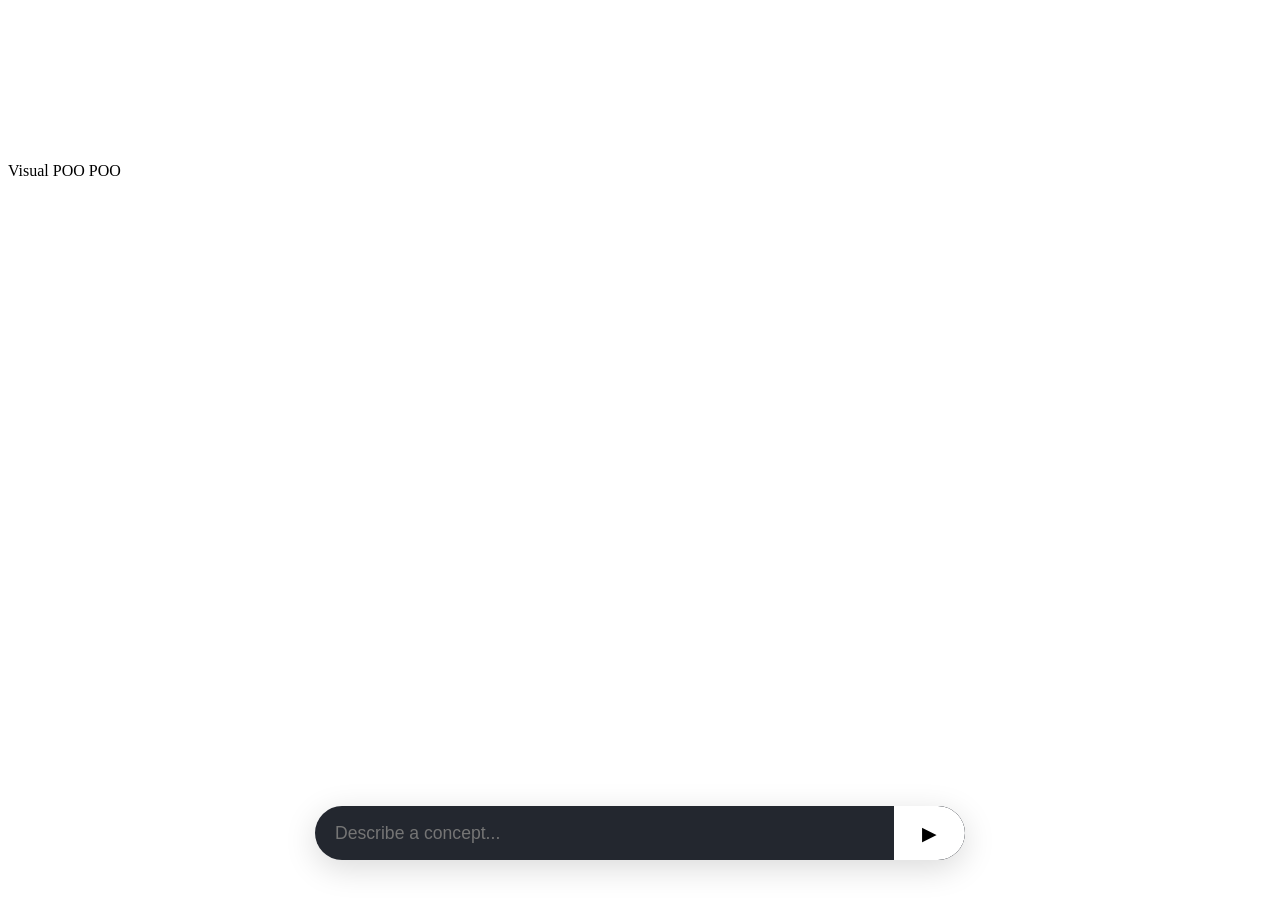
==== frontend/index.html @ 9677e7a7 "init frontend" ====
<!DOCTYPE html>
<html lang="en">
<head>
  <meta charset="UTF-8" />
  <title>Visual AI</title>
  <link rel="stylesheet" href="styles.css" />
</head>
<body>
    <video id="resultVideo" autoplay muted loop playsinline></video>
  
    <div id="logo">Visual POO POO</div> <!-- ⬅️ Your logo -->
  
    <div id="floatingBar">
      <form id="promptForm">
        <input type="text" id="promptInput" placeholder="Describe a concept..." />
        <button type="submit">▶</button>
      </form>
    </div>
  
    <script src="script.js"></script>
  </body>
  
</html>
---- frontend/styles.css ----
#floatingBar {
    position: fixed;
    bottom: 40px;
    left: 0;
    right: 0;
    margin: 0 auto;
    width: 100vw;
    height: 54px;
    display: flex;
    align-items: center;
    justify-content: center;
    padding: 0;
    background: transparent;
    z-index: 1000;
  }

#promptForm {
    display: flex;
    align-items: center;
    width: 90vw;
    max-width: 650px;
    background: #23272f;
    border-radius: 32px;
    overflow: hidden;
    box-shadow: 0 8px 32px rgba(0,0,0,0.15);
  }
  
  #promptInput {
    background: transparent;
    border: none;
    outline: none;
    flex: 1;
    height: 54px;
    padding: 0 20px;
    font-size: 1.1rem;
    color: #fff;
    box-sizing: border-box;
  }
  
  #promptInput:focus {
    box-shadow: 0 0 0 3px rgba(224,224,224,0.5);
  }
  
  #promptForm button {
    background: #fff;
    color: black;
    font-size: 1.2rem;
    padding: 0 28px;
    border: none;
    border-radius: 0 32px 32px 0;
    margin-left: 0;
    cursor: pointer;
    height: 54px;
    display: flex;
    align-items: center;
    justify-content: center;
    box-sizing: border-box;
    transition: background 0.2s;
  }

#promptForm button:hover {
    background: #e0e0e0;
  }
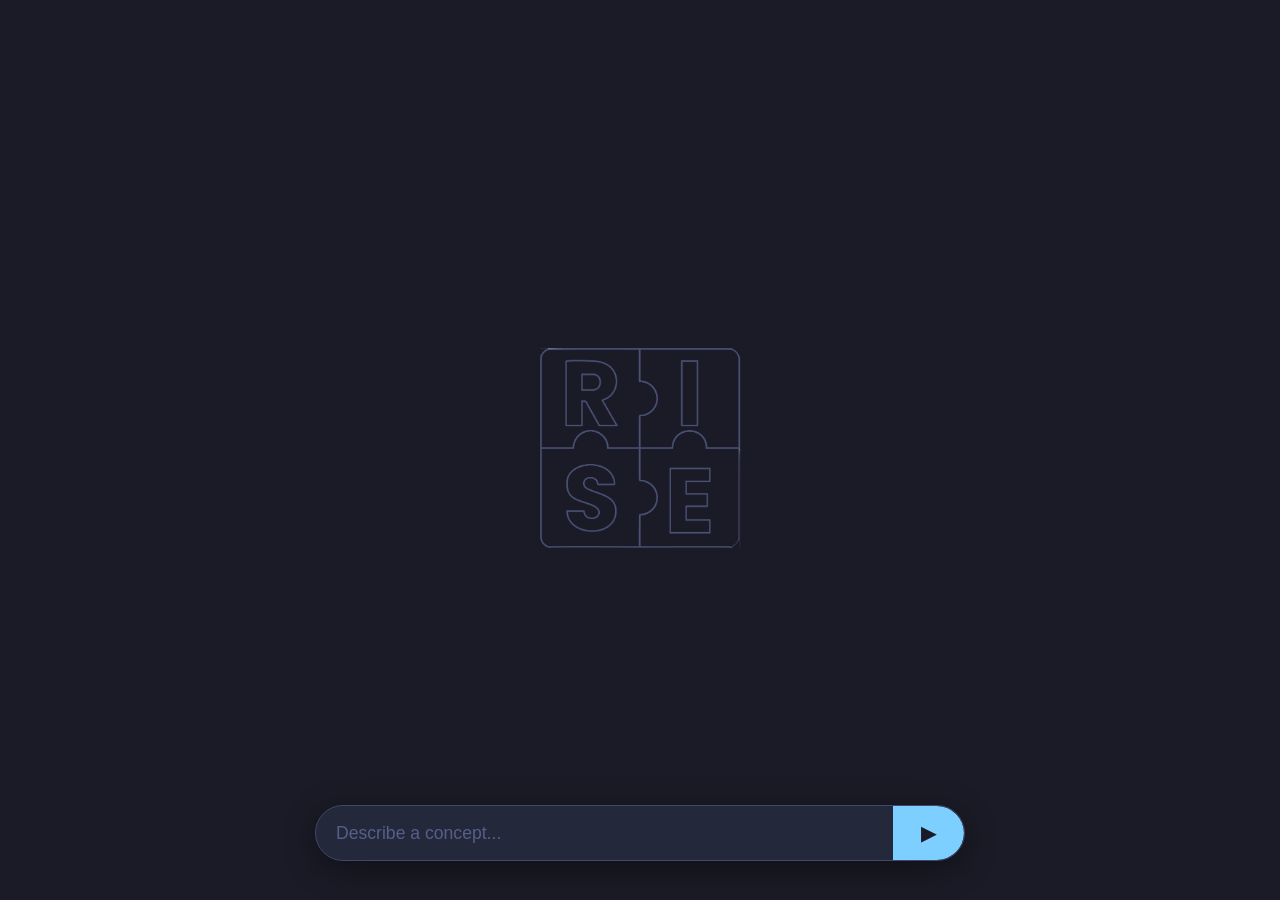
==== commit 808bc049: "ui update" ====
--- a/frontend/index.html
+++ b/frontend/index.html
@@ -7,9 +7,11 @@
 </head>
 <body>
     <video id="resultVideo" autoplay muted loop playsinline></video>
-  
-    <div id="logo">Visual POO POO</div> <!-- ⬅️ Your logo -->
-  
+    
+    <div id="logoContainer">
+      <img src="public/RISElogoOutline.png" alt="RISE Logo" id="riseLogo" />
+    </div>
+    
     <div id="floatingBar">
       <form id="promptForm">
         <input type="text" id="promptInput" placeholder="Describe a concept..." />
--- a/frontend/styles.css
+++ b/frontend/styles.css
@@ -1,3 +1,53 @@
+/* Tokyo Night Dark Mode */
+* {
+  margin: 0;
+  padding: 0;
+  box-sizing: border-box;
+}
+
+html, body {
+  background-color: #1a1b26;
+  color: #c0caf5;
+  font-family: -apple-system, BlinkMacSystemFont, 'Segoe UI', Roboto, sans-serif;
+  min-height: 100vh;
+}
+
+#resultVideo {
+  position: fixed;
+  top: 0;
+  left: 0;
+  width: 100vw;
+  height: 100vh;
+  object-fit: cover;
+  z-index: 600;
+  display: none;
+}
+
+#logoContainer {
+  position: fixed;
+  top: 50%;
+  left: 50%;
+  transform: translate(-50%, -50%);
+  z-index: 500;
+}
+
+#riseLogo {
+  max-width: 200px;
+  max-height: 200px;
+  width: auto;
+  height: auto;
+  opacity: 0.8;
+  user-select: none;
+  -webkit-user-select: none;
+  -moz-user-select: none;
+  -ms-user-select: none;
+  pointer-events: none;
+  -webkit-user-drag: none;
+  -khtml-user-drag: none;
+  -moz-user-drag: none;
+  -o-user-drag: none;
+}
+
 #floatingBar {
     position: fixed;
     bottom: 40px;
@@ -19,10 +69,30 @@
     align-items: center;
     width: 90vw;
     max-width: 650px;
-    background: #23272f;
+    background: #24283b;
+    border: 1px solid #414868;
     border-radius: 32px;
     overflow: hidden;
-    box-shadow: 0 8px 32px rgba(0,0,0,0.15);
+    box-shadow: 0 8px 32px rgba(0,0,0,0.4);
+    opacity: 0.7;
+    transition: all 0.5s ease;
+  }
+
+  #promptForm:hover,
+  #promptForm:focus-within {
+    opacity: 1;
+  }
+
+  /* When video is playing, make the prompt form even more subtle */
+  #promptForm.video-playing {
+    opacity: 0.3;
+    transform: translateY(20px);
+  }
+
+  #promptForm.video-playing:hover,
+  #promptForm.video-playing:focus-within {
+    opacity: 0.8;
+    transform: translateY(0);
   }
   
   #promptInput {
@@ -33,18 +103,23 @@
     height: 54px;
     padding: 0 20px;
     font-size: 1.1rem;
-    color: #fff;
+    color: #c0caf5;
     box-sizing: border-box;
+  }
+
+  #promptInput::placeholder {
+    color: #565f89;
   }
   
   #promptInput:focus {
-    box-shadow: 0 0 0 3px rgba(224,224,224,0.5);
+    box-shadow: 0 0 0 3px rgba(125, 207, 255, 0.3);
   }
   
   #promptForm button {
-    background: #fff;
-    color: black;
+    background: #7dcfff;
+    color: #1a1b26;
     font-size: 1.2rem;
+    font-weight: 600;
     padding: 0 28px;
     border: none;
     border-radius: 0 32px 32px 0;
@@ -55,10 +130,14 @@
     align-items: center;
     justify-content: center;
     box-sizing: border-box;
-    transition: background 0.2s;
+    transition: all 0.2s ease;
   }
 
 #promptForm button:hover {
-    background: #e0e0e0;
+    background: #89dceb;
+    transform: translateY(-1px);
   }
-  +
+#promptForm button:active {
+    transform: translateY(0);
+  }
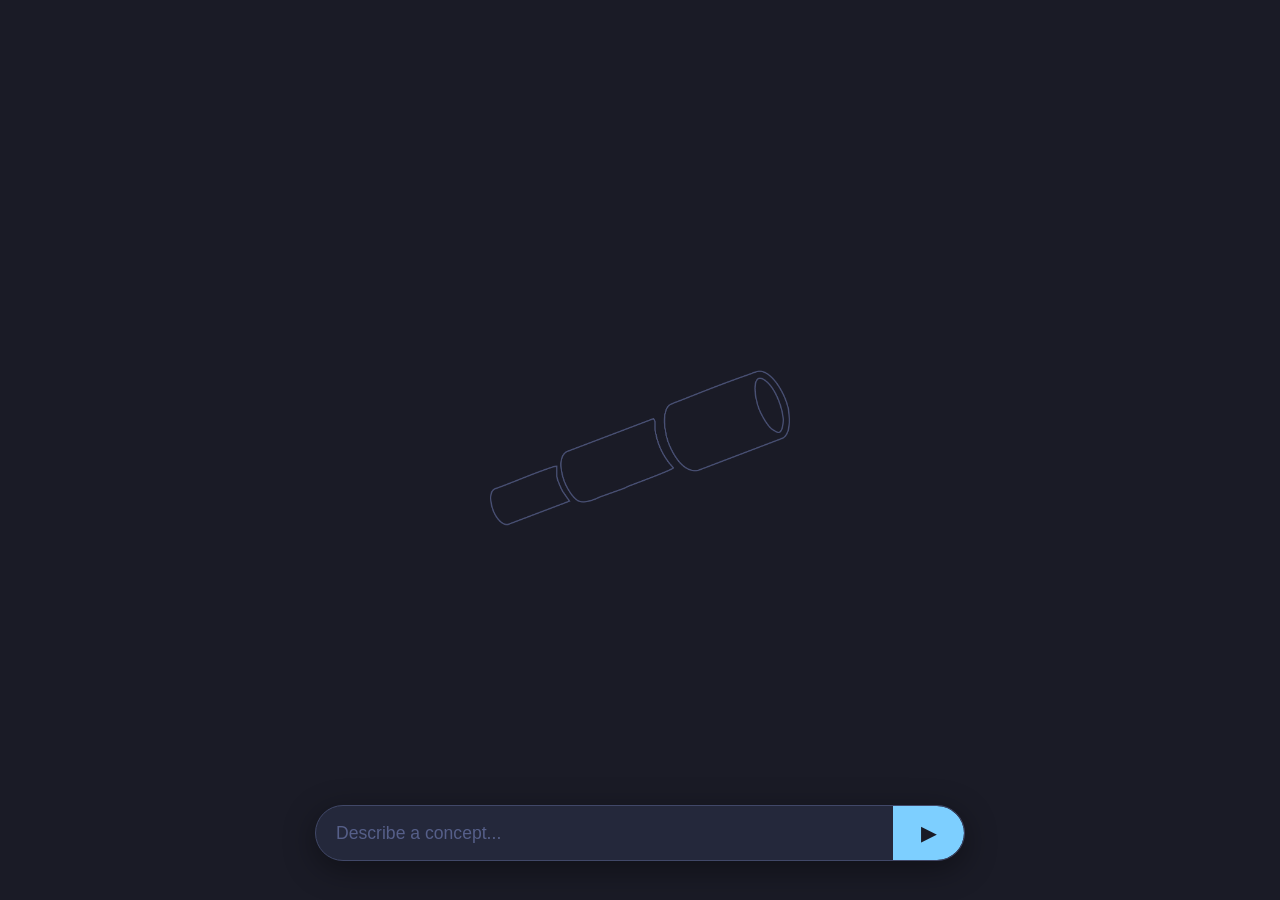
==== commit 3d40132b: "NEW LOGO" ====
--- a/frontend/index.html
+++ b/frontend/index.html
@@ -9,7 +9,7 @@
     <video id="resultVideo" autoplay muted loop playsinline></video>
     
     <div id="logoContainer">
-      <img src="public/RISElogoOutline.png" alt="RISE Logo" id="riseLogo" />
+      <img src="public/opticsLogo1.png" alt="RISE Logo" id="riseLogo" />
     </div>
     
     <div id="floatingBar">
--- a/frontend/styles.css
+++ b/frontend/styles.css
@@ -32,8 +32,8 @@
 }
 
 #riseLogo {
-  max-width: 200px;
-  max-height: 200px;
+  max-width: 300px;
+  max-height: 300px;
   width: auto;
   height: auto;
   opacity: 0.8;
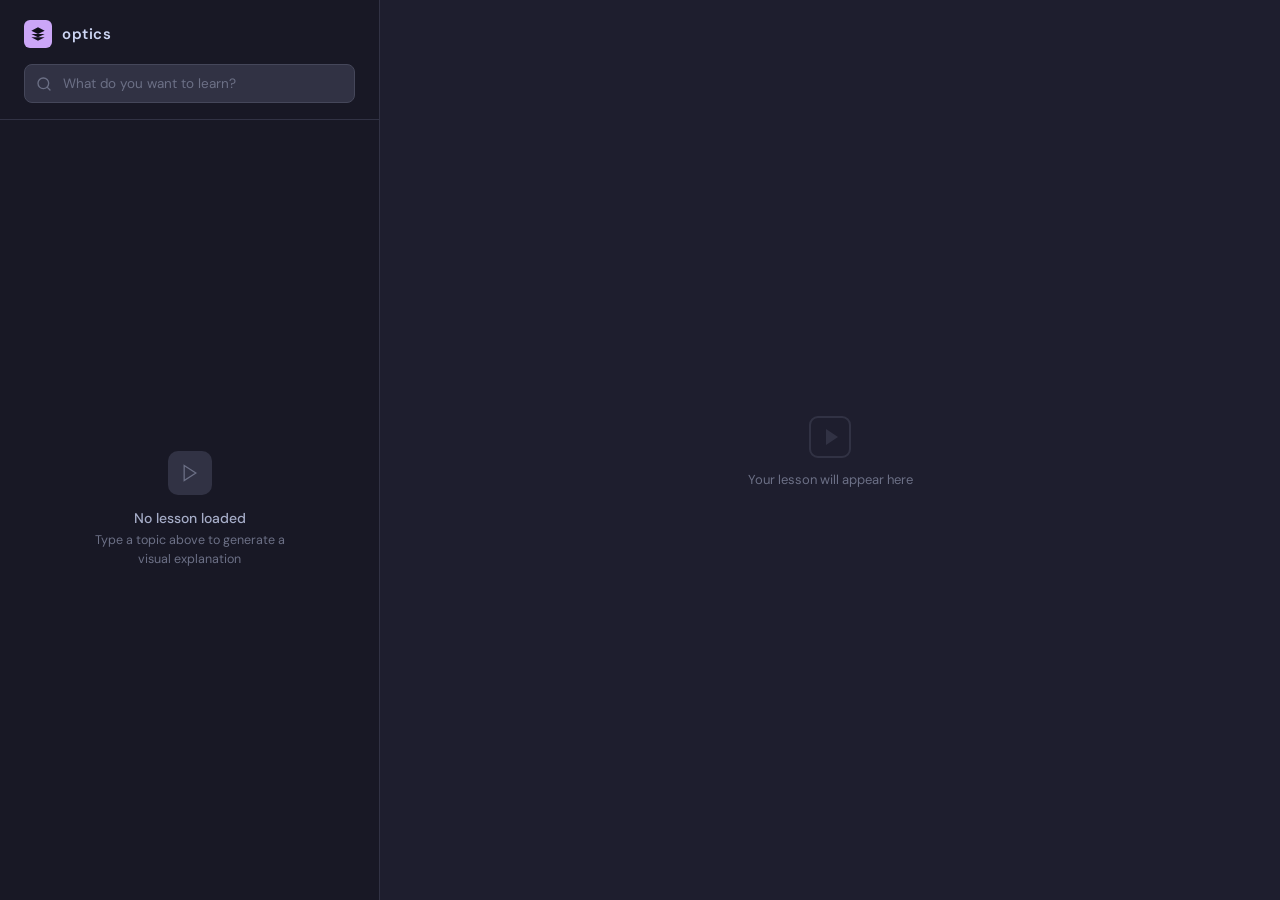
==== commit 16074c7c: "cors" ====
--- a/frontend/index.html
+++ b/frontend/index.html
@@ -2,24 +2,564 @@
 <html lang="en">
 <head>
   <meta charset="UTF-8" />
-  <title>Visual AI</title>
-  <link rel="stylesheet" href="styles.css" />
+  <meta name="viewport" content="width=device-width, initial-scale=1.0" />
+  <title>Optics</title>
+  <link rel="preconnect" href="https://fonts.googleapis.com" />
+  <link rel="preconnect" href="https://fonts.gstatic.com" crossorigin />
+  <link href="https://fonts.googleapis.com/css2?family=DM+Sans:ital,wght@0,300;0,400;0,500;0,600;0,700&family=JetBrains+Mono:wght@400;500&display=swap" rel="stylesheet" />
+  <style>
+    :root {
+      /* Catppuccin Mocha */
+      --rosewater: #f5e0dc;
+      --flamingo: #f2cdcd;
+      --pink: #f5c2e7;
+      --mauve: #cba6f7;
+      --red: #f38ba8;
+      --maroon: #eba0ac;
+      --peach: #fab387;
+      --yellow: #f9e2af;
+      --green: #a6e3a1;
+      --teal: #94e2d5;
+      --sky: #89dceb;
+      --sapphire: #74c7ec;
+      --blue: #89b4fa;
+      --lavender: #b4befe;
+      --text: #cdd6f4;
+      --subtext1: #bac2de;
+      --subtext0: #a6adc8;
+      --overlay2: #9399b2;
+      --overlay1: #7f849c;
+      --overlay0: #6c7086;
+      --surface2: #585b70;
+      --surface1: #45475a;
+      --surface0: #313244;
+      --base: #1e1e2e;
+      --mantle: #181825;
+      --crust: #11111b;
+    }
+
+    * { margin: 0; padding: 0; box-sizing: border-box; }
+
+    body {
+      font-family: 'DM Sans', sans-serif;
+      background: var(--base);
+      color: var(--text);
+      height: 100vh;
+      overflow: hidden;
+      display: flex;
+    }
+
+    .sidebar {
+      width: 380px;
+      min-width: 380px;
+      height: 100vh;
+      background: var(--mantle);
+      border-right: 1px solid var(--surface0);
+      display: flex;
+      flex-direction: column;
+      overflow: hidden;
+    }
+
+    .sidebar-header {
+      padding: 20px 24px 16px;
+      border-bottom: 1px solid var(--surface0);
+    }
+
+    .logo-row {
+      display: flex;
+      align-items: center;
+      gap: 10px;
+      margin-bottom: 16px;
+    }
+
+    .logo-mark {
+      width: 28px;
+      height: 28px;
+      border-radius: 6px;
+      background: var(--mauve);
+      display: flex;
+      align-items: center;
+      justify-content: center;
+    }
+
+    .logo-mark svg {
+      width: 16px;
+      height: 16px;
+      fill: var(--crust);
+    }
+
+    .logo-text {
+      font-size: 15px;
+      font-weight: 600;
+      letter-spacing: 0.5px;
+      color: var(--text);
+    }
+
+    .search-box {
+      position: relative;
+    }
+
+    .search-box input {
+      width: 100%;
+      padding: 10px 14px 10px 38px;
+      background: var(--surface0);
+      border: 1px solid var(--surface1);
+      border-radius: 8px;
+      color: var(--text);
+      font-family: 'DM Sans', sans-serif;
+      font-size: 13.5px;
+      outline: none;
+      transition: border-color 0.15s;
+    }
+
+    .search-box input::placeholder {
+      color: var(--overlay0);
+    }
+
+    .search-box input:focus {
+      border-color: var(--mauve);
+    }
+
+    .search-icon {
+      position: absolute;
+      left: 12px;
+      top: 50%;
+      transform: translateY(-50%);
+      width: 16px;
+      height: 16px;
+      color: var(--overlay0);
+    }
+
+    .search-submit {
+      position: absolute;
+      right: 6px;
+      top: 50%;
+      transform: translateY(-50%);
+      background: var(--mauve);
+      border: none;
+      border-radius: 6px;
+      width: 30px;
+      height: 30px;
+      display: flex;
+      align-items: center;
+      justify-content: center;
+      cursor: pointer;
+      opacity: 0;
+      transition: opacity 0.15s;
+    }
+
+    .search-box input:not(:placeholder-shown) ~ .search-submit {
+      opacity: 1;
+    }
+
+    .search-submit:hover {
+      background: var(--lavender);
+    }
+
+    .search-submit svg {
+      width: 14px;
+      height: 14px;
+      fill: var(--crust);
+    }
+
+    .steps-container {
+      flex: 1;
+      overflow-y: auto;
+      padding: 8px;
+      scrollbar-width: thin;
+      scrollbar-color: var(--surface1) transparent;
+    }
+
+    .steps-container::-webkit-scrollbar { width: 4px; }
+    .steps-container::-webkit-scrollbar-track { background: transparent; }
+    .steps-container::-webkit-scrollbar-thumb { background: var(--surface1); border-radius: 4px; }
+
+    .empty-state {
+      display: flex;
+      flex-direction: column;
+      align-items: center;
+      justify-content: center;
+      height: 100%;
+      text-align: center;
+      padding: 40px 24px;
+    }
+
+    .empty-icon {
+      width: 44px;
+      height: 44px;
+      border-radius: 10px;
+      background: var(--surface0);
+      display: flex;
+      align-items: center;
+      justify-content: center;
+      margin-bottom: 14px;
+    }
+
+    .empty-icon svg {
+      width: 20px;
+      height: 20px;
+      color: var(--overlay0);
+    }
+
+    .empty-state h3 {
+      font-size: 14px;
+      font-weight: 500;
+      color: var(--subtext0);
+      margin-bottom: 4px;
+    }
+
+    .empty-state p {
+      font-size: 12.5px;
+      color: var(--overlay0);
+      line-height: 1.5;
+      max-width: 220px;
+    }
+
+    .topic-label {
+      padding: 10px 14px 6px;
+      font-size: 11px;
+      font-weight: 600;
+      letter-spacing: 0.8px;
+      text-transform: uppercase;
+      color: var(--overlay0);
+    }
+
+    .step-card {
+      padding: 12px 14px;
+      margin-bottom: 2px;
+      border-radius: 8px;
+      border-left: 2px solid transparent;
+      cursor: pointer;
+      transition: background 0.15s, border-color 0.15s;
+    }
+
+    .step-card:hover {
+      background: var(--surface0);
+    }
+
+    .step-card.active {
+      background: var(--surface0);
+      border-left-color: var(--mauve);
+    }
+
+    .step-card.active .step-indicator {
+      background: var(--mauve);
+      color: var(--crust);
+      border-color: var(--mauve);
+    }
+
+    .step-top {
+      display: flex;
+      align-items: center;
+      gap: 10px;
+      margin-bottom: 6px;
+    }
+
+    .step-indicator {
+      width: 22px;
+      height: 22px;
+      border-radius: 5px;
+      border: 1px solid var(--surface2);
+      background: var(--surface0);
+      display: flex;
+      align-items: center;
+      justify-content: center;
+      font-size: 11px;
+      font-weight: 600;
+      font-family: 'JetBrains Mono', monospace;
+      color: var(--subtext0);
+      flex-shrink: 0;
+      transition: all 0.15s;
+    }
+
+    .step-timestamp {
+      font-family: 'JetBrains Mono', monospace;
+      font-size: 11px;
+      color: var(--overlay0);
+      margin-left: auto;
+    }
+
+    .step-card.active .step-timestamp {
+      color: var(--mauve);
+    }
+
+    .step-explanation {
+      font-size: 13px;
+      line-height: 1.5;
+      color: var(--subtext0);
+      padding-left: 32px;
+    }
+
+    .step-card.active .step-explanation {
+      color: var(--text);
+    }
+
+    .loading-container {
+      display: flex;
+      flex-direction: column;
+      align-items: center;
+      justify-content: center;
+      height: 100%;
+      gap: 14px;
+    }
+
+    .loader {
+      width: 28px;
+      height: 28px;
+      border: 2px solid var(--surface2);
+      border-top-color: var(--mauve);
+      border-radius: 50%;
+      animation: spin 0.7s linear infinite;
+    }
+
+    @keyframes spin { to { transform: rotate(360deg); } }
+
+    .loading-text {
+      font-size: 13px;
+      color: var(--overlay0);
+    }
+
+    .main-content {
+      flex: 1;
+      display: flex;
+      align-items: center;
+      justify-content: center;
+      background: var(--base);
+      position: relative;
+      overflow: hidden;
+    }
+
+    .video-wrapper {
+      width: 100%;
+      height: 100%;
+      display: flex;
+      align-items: center;
+      justify-content: center;
+      padding: 32px;
+    }
+
+    .video-wrapper video {
+      max-width: 100%;
+      max-height: 100%;
+      border-radius: 8px;
+      background: var(--crust);
+    }
+
+    .video-placeholder {
+      display: flex;
+      flex-direction: column;
+      align-items: center;
+      justify-content: center;
+      gap: 10px;
+      color: var(--overlay0);
+    }
+
+    .video-placeholder svg {
+      width: 48px;
+      height: 48px;
+      opacity: 0.25;
+    }
+
+    .video-placeholder span {
+      font-size: 13px;
+    }
+
+    .progress-bar {
+      position: absolute;
+      bottom: 0;
+      left: 0;
+      right: 0;
+      height: 2px;
+      background: var(--surface0);
+    }
+
+    .progress-fill {
+      height: 100%;
+      background: var(--mauve);
+      width: 0%;
+      transition: width 0.3s linear;
+    }
+  </style>
 </head>
 <body>
-    <video id="resultVideo" autoplay muted loop playsinline></video>
-    
-    <div id="logoContainer">
-      <img src="public/opticsLogo1.png" alt="RISE Logo" id="riseLogo" />
-    </div>
-    
-    <div id="floatingBar">
-      <form id="promptForm">
-        <input type="text" id="promptInput" placeholder="Describe a concept..." />
-        <button type="submit">▶</button>
+
+  <aside class="sidebar">
+    <div class="sidebar-header">
+      <div class="logo-row">
+        <div class="logo-mark">
+          <svg viewBox="0 0 24 24"><path d="M12 2L2 7l10 5 10-5-10-5zM2 17l10 5 10-5M2 12l10 5 10-5"/></svg>
+        </div>
+        <span class="logo-text">optics</span>
+      </div>
+      <form class="search-box" id="promptForm">
+        <svg class="search-icon" viewBox="0 0 24 24" fill="none" stroke="currentColor" stroke-width="2" stroke-linecap="round"><circle cx="11" cy="11" r="8"/><line x1="21" y1="21" x2="16.65" y2="16.65"/></svg>
+        <input type="text" id="promptInput" placeholder="What do you want to learn?" autocomplete="off" />
+        <button type="submit" class="search-submit">
+          <svg viewBox="0 0 24 24"><path d="M5 12h14M12 5l7 7-7 7"/></svg>
+        </button>
       </form>
     </div>
-  
-    <script src="script.js"></script>
-  </body>
-  
-</html>
+
+    <div class="steps-container" id="stepsContainer">
+      <div class="empty-state" id="emptyState">
+        <div class="empty-icon">
+          <svg viewBox="0 0 24 24" fill="none" stroke="currentColor" stroke-width="1.5" stroke-linecap="round"><polygon points="5 3 19 12 5 21 5 3"/></svg>
+        </div>
+        <h3>No lesson loaded</h3>
+        <p>Type a topic above to generate a visual explanation</p>
+      </div>
+    </div>
+  </aside>
+
+  <main class="main-content">
+    <div class="video-wrapper" id="videoWrapper">
+      <div class="video-placeholder" id="videoPlaceholder">
+        <svg viewBox="0 0 24 24" fill="none" stroke="currentColor" stroke-width="1" stroke-linecap="round"><rect x="2" y="2" width="20" height="20" rx="4"/><polygon points="10 8 16 12 10 16 10 8" fill="currentColor" stroke="none"/></svg>
+        <span>Your lesson will appear here</span>
+      </div>
+    </div>
+    <div class="progress-bar" id="progressBar" style="display:none">
+      <div class="progress-fill" id="progressFill"></div>
+    </div>
+  </main>
+
+  <script>
+    const API_URL = 'https://project-optics.onrender.com';
+
+    const promptForm = document.getElementById('promptForm');
+    const promptInput = document.getElementById('promptInput');
+    const stepsContainer = document.getElementById('stepsContainer');
+    const videoWrapper = document.getElementById('videoWrapper');
+    const videoPlaceholder = document.getElementById('videoPlaceholder');
+    const progressBar = document.getElementById('progressBar');
+    const progressFill = document.getElementById('progressFill');
+
+    let videoEl = null;
+    let segments = [];
+    let activeStep = -1;
+
+    promptForm.addEventListener('submit', async (e) => {
+      e.preventDefault();
+      const topic = promptInput.value.trim();
+      if (!topic) return;
+
+      showLoading();
+
+      try {
+        const res = await fetch(`${API_URL}/lesson`, {
+          method: 'POST',
+          headers: { 'Content-Type': 'application/json' },
+          body: JSON.stringify({ topic }),
+        });
+        const data = await res.json();
+
+        if (data.error) {
+          showError(data.error);
+          return;
+        }
+
+        segments = data.segments;
+        renderSteps(data.topic, data.segments);
+        loadVideo(data.video_url);
+      } catch (err) {
+        showError('Something went wrong. Try again.');
+        console.error(err);
+      }
+    });
+
+    function showLoading() {
+      stepsContainer.innerHTML = `
+        <div class="loading-container">
+          <div class="loader"></div>
+          <span class="loading-text">Generating lesson...</span>
+        </div>
+      `;
+      videoPlaceholder.querySelector('span').textContent = 'Rendering animation...';
+    }
+
+    function showError(msg) {
+      stepsContainer.innerHTML = `
+        <div class="empty-state">
+          <div class="empty-icon">
+            <svg viewBox="0 0 24 24" fill="none" stroke="currentColor" stroke-width="1.5" stroke-linecap="round"><circle cx="12" cy="12" r="10"/><line x1="15" y1="9" x2="9" y2="15"/><line x1="9" y1="9" x2="15" y2="15"/></svg>
+          </div>
+          <h3>Error</h3>
+          <p>${msg}</p>
+        </div>
+      `;
+    }
+
+    function renderSteps(topic, steps) {
+      let html = `<div class="topic-label">${topic}</div>`;
+
+      steps.forEach((step, i) => {
+        const startMin = Math.floor(step.start_time_seconds / 60);
+        const startSec = String(step.start_time_seconds % 60).padStart(2, '0');
+        const timestamp = `${startMin}:${startSec}`;
+
+        html += `
+          <div class="step-card${i === 0 ? ' active' : ''}" data-index="${i}" onclick="seekToStep(${i})">
+            <div class="step-top">
+              <div class="step-indicator">${step.step_number}</div>
+              <span class="step-timestamp">${timestamp}</span>
+            </div>
+            <div class="step-explanation">${step.explanation}</div>
+          </div>
+        `;
+      });
+
+      stepsContainer.innerHTML = html;
+      activeStep = 0;
+    }
+
+    function loadVideo(url) {
+      videoPlaceholder.style.display = 'none';
+
+      if (videoEl) videoEl.remove();
+
+      videoEl = document.createElement('video');
+      videoEl.src = url;
+      videoEl.controls = true;
+      videoEl.autoplay = true;
+      videoEl.playsInline = true;
+      videoWrapper.appendChild(videoEl);
+
+      progressBar.style.display = 'block';
+
+      videoEl.addEventListener('timeupdate', () => {
+        const t = videoEl.currentTime;
+        const dur = videoEl.duration || 1;
+        progressFill.style.width = `${(t / dur) * 100}%`;
+
+        for (let i = segments.length - 1; i >= 0; i--) {
+          if (t >= segments[i].start_time_seconds) {
+            if (activeStep !== i) {
+              setActiveStep(i);
+            }
+            break;
+          }
+        }
+      });
+    }
+
+    function seekToStep(index) {
+      if (!videoEl || !segments[index]) return;
+      videoEl.currentTime = segments[index].start_time_seconds;
+      videoEl.play();
+      setActiveStep(index);
+    }
+
+    function setActiveStep(index) {
+      activeStep = index;
+      document.querySelectorAll('.step-card').forEach((card, i) => {
+        card.classList.toggle('active', i === index);
+      });
+
+      const activeCard = document.querySelector(`.step-card[data-index="${index}"]`);
+      if (activeCard) {
+        activeCard.scrollIntoView({ behavior: 'smooth', block: 'nearest' });
+      }
+    }
+  </script>
+</body>
+</html>
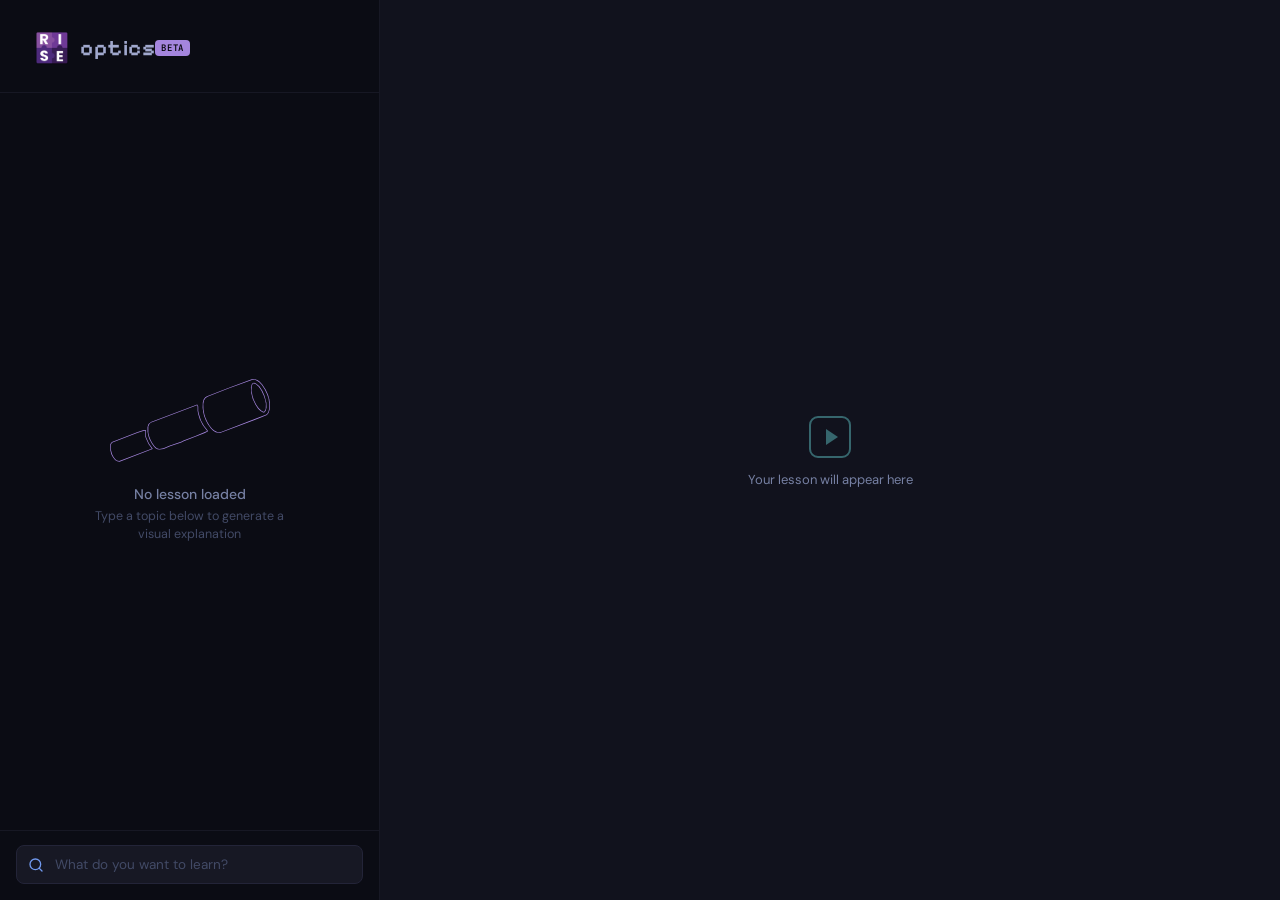
==== commit 47c815eb: "front end fixes" ====
--- a/frontend/index.html
+++ b/frontend/index.html
@@ -1,565 +1,99 @@
-<!DOCTYPE html>
+<!doctype html>
 <html lang="en">
-<head>
-  <meta charset="UTF-8" />
-  <meta name="viewport" content="width=device-width, initial-scale=1.0" />
-  <title>Optics</title>
-  <link rel="preconnect" href="https://fonts.googleapis.com" />
-  <link rel="preconnect" href="https://fonts.gstatic.com" crossorigin />
-  <link href="https://fonts.googleapis.com/css2?family=DM+Sans:ital,wght@0,300;0,400;0,500;0,600;0,700&family=JetBrains+Mono:wght@400;500&display=swap" rel="stylesheet" />
-  <style>
-    :root {
-      /* Catppuccin Mocha */
-      --rosewater: #f5e0dc;
-      --flamingo: #f2cdcd;
-      --pink: #f5c2e7;
-      --mauve: #cba6f7;
-      --red: #f38ba8;
-      --maroon: #eba0ac;
-      --peach: #fab387;
-      --yellow: #f9e2af;
-      --green: #a6e3a1;
-      --teal: #94e2d5;
-      --sky: #89dceb;
-      --sapphire: #74c7ec;
-      --blue: #89b4fa;
-      --lavender: #b4befe;
-      --text: #cdd6f4;
-      --subtext1: #bac2de;
-      --subtext0: #a6adc8;
-      --overlay2: #9399b2;
-      --overlay1: #7f849c;
-      --overlay0: #6c7086;
-      --surface2: #585b70;
-      --surface1: #45475a;
-      --surface0: #313244;
-      --base: #1e1e2e;
-      --mantle: #181825;
-      --crust: #11111b;
-    }
+    <head>
+        <meta charset="UTF-8" />
+        <meta name="viewport" content="width=device-width, initial-scale=1.0" />
+        <title>Optics</title>
+        <link rel="preconnect" href="https://fonts.googleapis.com" />
+        <link rel="preconnect" href="https://fonts.gstatic.com" crossorigin />
+        <link
+            href="https://fonts.googleapis.com/css2?family=DM+Sans:ital,wght@0,300;0,400;0,500;0,600;0,700&family=JetBrains+Mono:wght@400;500&family=Pixelify+Sans:wght@400..700&display=swap"
+            rel="stylesheet"
+        />
+        <link rel="stylesheet" href="styles.css" />
+        <script src="script.js" defer></script>
+    </head>
+    <body>
+        <aside class="sidebar">
+            <div class="sidebar-header">
+                <div class="logo-row">
+                    <img src="public/Sticker.svg" alt="RISE" class="logo-img" />
+                    <span class="logo-text">optics</span>
+                    <span class="beta-tag">BETA</span>
+                </div>
+            </div>
 
-    * { margin: 0; padding: 0; box-sizing: border-box; }
+            <div class="steps-container" id="stepsContainer">
+                <div class="empty-state" id="emptyState">
+                    <div class="empty-logo">
+                        <svg
+                            xmlns="http://www.w3.org/2000/svg"
+                            viewBox="0 0 981 508"
+                            fill="none"
+                        >
+                            <path
+                                d="M 220 312 L 207 313 L 166 327 L 12 387 L 5 394 L 1 403 L 0 429 L 8 461 L 16 477 L 26 491 L 33 498 L 44 505 L 59 507 L 261 430 L 261 426 L 239 396 L 223 360 L 220 350 Z M 216 317 L 216 351 L 220 364 L 236 399 L 255 425 L 255 428 L 57 503 L 48 502 L 40 498 L 31 490 L 21 477 L 13 462 L 4 429 L 5 404 L 9 396 L 15 390 L 170 330 L 208 317 Z M 535 156 L 251 263 L 238 274 L 234 281 L 230 296 L 230 323 L 236 352 L 242 369 L 256 396 L 269 414 L 279 424 L 291 431 L 303 433 L 329 429 L 368 413 L 437 389 L 452 381 L 582 331 L 601 320 L 598 314 L 576 287 L 558 254 L 545 215 L 541 194 L 541 168 Z M 533 161 L 537 169 L 537 194 L 541 216 L 551 248 L 569 284 L 596 319 L 524 350 L 451 377 L 436 385 L 364 410 L 328 425 L 305 429 L 295 428 L 285 423 L 273 412 L 258 391 L 247 370 L 240 351 L 235 329 L 235 291 L 241 277 L 249 269 Z M 877 24 L 870 30 L 864 49 L 866 86 L 875 122 L 892 158 L 908 182 L 921 195 L 939 205 L 946 205 L 955 195 L 960 175 L 959 145 L 947 101 L 934 72 L 916 45 L 895 27 L 884 23 Z M 878 28 L 883 27 L 895 32 L 912 47 L 928 70 L 943 102 L 951 127 L 956 152 L 955 181 L 953 189 L 945 201 L 940 201 L 929 195 L 912 180 L 897 158 L 881 126 L 873 100 L 868 70 L 869 44 L 873 33 Z M 917 16 L 906 8 L 890 1 L 869 2 L 717 58 L 595 106 L 584 112 L 574 126 L 569 144 L 568 176 L 571 201 L 577 227 L 587 253 L 600 278 L 619 304 L 633 317 L 648 326 L 662 330 L 678 330 L 929 235 L 962 221 L 972 209 L 979 187 L 980 147 L 977 124 L 969 97 L 955 66 L 934 34 Z M 915 20 L 931 37 L 949 64 L 963 93 L 972 120 L 976 148 L 975 186 L 971 201 L 965 212 L 959 218 L 681 325 L 662 326 L 654 324 L 639 316 L 626 305 L 611 287 L 597 264 L 584 235 L 578 215 L 573 186 L 572 154 L 577 130 L 586 116 L 601 108 L 726 59 L 870 6 L 889 5 L 901 10 Z"
+                                fill="currentColor"
+                                fill-rule="evenodd"
+                            />
+                        </svg>
+                    </div>
+                    <h3>No lesson loaded</h3>
+                    <p>Type a topic below to generate a visual explanation</p>
+                </div>
+            </div>
 
-    body {
-      font-family: 'DM Sans', sans-serif;
-      background: var(--base);
-      color: var(--text);
-      height: 100vh;
-      overflow: hidden;
-      display: flex;
-    }
+            <div class="sidebar-footer">
+                <form class="search-box" id="promptForm">
+                    <svg
+                        class="search-icon"
+                        viewBox="0 0 24 24"
+                        fill="none"
+                        stroke="currentColor"
+                        stroke-width="2"
+                        stroke-linecap="round"
+                    >
+                        <circle cx="11" cy="11" r="8" />
+                        <line x1="21" y1="21" x2="16.65" y2="16.65" />
+                    </svg>
+                    <input
+                        type="text"
+                        id="promptInput"
+                        placeholder="What do you want to learn?"
+                        autocomplete="off"
+                    />
+                    <button type="submit" class="search-submit">
+                        <svg viewBox="0 0 24 24">
+                            <path d="M5 12h14M12 5l7 7-7 7" />
+                        </svg>
+                    </button>
+                </form>
+            </div>
+        </aside>
 
-    .sidebar {
-      width: 380px;
-      min-width: 380px;
-      height: 100vh;
-      background: var(--mantle);
-      border-right: 1px solid var(--surface0);
-      display: flex;
-      flex-direction: column;
-      overflow: hidden;
-    }
-
-    .sidebar-header {
-      padding: 20px 24px 16px;
-      border-bottom: 1px solid var(--surface0);
-    }
-
-    .logo-row {
-      display: flex;
-      align-items: center;
-      gap: 10px;
-      margin-bottom: 16px;
-    }
-
-    .logo-mark {
-      width: 28px;
-      height: 28px;
-      border-radius: 6px;
-      background: var(--mauve);
-      display: flex;
-      align-items: center;
-      justify-content: center;
-    }
-
-    .logo-mark svg {
-      width: 16px;
-      height: 16px;
-      fill: var(--crust);
-    }
-
-    .logo-text {
-      font-size: 15px;
-      font-weight: 600;
-      letter-spacing: 0.5px;
-      color: var(--text);
-    }
-
-    .search-box {
-      position: relative;
-    }
-
-    .search-box input {
-      width: 100%;
-      padding: 10px 14px 10px 38px;
-      background: var(--surface0);
-      border: 1px solid var(--surface1);
-      border-radius: 8px;
-      color: var(--text);
-      font-family: 'DM Sans', sans-serif;
-      font-size: 13.5px;
-      outline: none;
-      transition: border-color 0.15s;
-    }
-
-    .search-box input::placeholder {
-      color: var(--overlay0);
-    }
-
-    .search-box input:focus {
-      border-color: var(--mauve);
-    }
-
-    .search-icon {
-      position: absolute;
-      left: 12px;
-      top: 50%;
-      transform: translateY(-50%);
-      width: 16px;
-      height: 16px;
-      color: var(--overlay0);
-    }
-
-    .search-submit {
-      position: absolute;
-      right: 6px;
-      top: 50%;
-      transform: translateY(-50%);
-      background: var(--mauve);
-      border: none;
-      border-radius: 6px;
-      width: 30px;
-      height: 30px;
-      display: flex;
-      align-items: center;
-      justify-content: center;
-      cursor: pointer;
-      opacity: 0;
-      transition: opacity 0.15s;
-    }
-
-    .search-box input:not(:placeholder-shown) ~ .search-submit {
-      opacity: 1;
-    }
-
-    .search-submit:hover {
-      background: var(--lavender);
-    }
-
-    .search-submit svg {
-      width: 14px;
-      height: 14px;
-      fill: var(--crust);
-    }
-
-    .steps-container {
-      flex: 1;
-      overflow-y: auto;
-      padding: 8px;
-      scrollbar-width: thin;
-      scrollbar-color: var(--surface1) transparent;
-    }
-
-    .steps-container::-webkit-scrollbar { width: 4px; }
-    .steps-container::-webkit-scrollbar-track { background: transparent; }
-    .steps-container::-webkit-scrollbar-thumb { background: var(--surface1); border-radius: 4px; }
-
-    .empty-state {
-      display: flex;
-      flex-direction: column;
-      align-items: center;
-      justify-content: center;
-      height: 100%;
-      text-align: center;
-      padding: 40px 24px;
-    }
-
-    .empty-icon {
-      width: 44px;
-      height: 44px;
-      border-radius: 10px;
-      background: var(--surface0);
-      display: flex;
-      align-items: center;
-      justify-content: center;
-      margin-bottom: 14px;
-    }
-
-    .empty-icon svg {
-      width: 20px;
-      height: 20px;
-      color: var(--overlay0);
-    }
-
-    .empty-state h3 {
-      font-size: 14px;
-      font-weight: 500;
-      color: var(--subtext0);
-      margin-bottom: 4px;
-    }
-
-    .empty-state p {
-      font-size: 12.5px;
-      color: var(--overlay0);
-      line-height: 1.5;
-      max-width: 220px;
-    }
-
-    .topic-label {
-      padding: 10px 14px 6px;
-      font-size: 11px;
-      font-weight: 600;
-      letter-spacing: 0.8px;
-      text-transform: uppercase;
-      color: var(--overlay0);
-    }
-
-    .step-card {
-      padding: 12px 14px;
-      margin-bottom: 2px;
-      border-radius: 8px;
-      border-left: 2px solid transparent;
-      cursor: pointer;
-      transition: background 0.15s, border-color 0.15s;
-    }
-
-    .step-card:hover {
-      background: var(--surface0);
-    }
-
-    .step-card.active {
-      background: var(--surface0);
-      border-left-color: var(--mauve);
-    }
-
-    .step-card.active .step-indicator {
-      background: var(--mauve);
-      color: var(--crust);
-      border-color: var(--mauve);
-    }
-
-    .step-top {
-      display: flex;
-      align-items: center;
-      gap: 10px;
-      margin-bottom: 6px;
-    }
-
-    .step-indicator {
-      width: 22px;
-      height: 22px;
-      border-radius: 5px;
-      border: 1px solid var(--surface2);
-      background: var(--surface0);
-      display: flex;
-      align-items: center;
-      justify-content: center;
-      font-size: 11px;
-      font-weight: 600;
-      font-family: 'JetBrains Mono', monospace;
-      color: var(--subtext0);
-      flex-shrink: 0;
-      transition: all 0.15s;
-    }
-
-    .step-timestamp {
-      font-family: 'JetBrains Mono', monospace;
-      font-size: 11px;
-      color: var(--overlay0);
-      margin-left: auto;
-    }
-
-    .step-card.active .step-timestamp {
-      color: var(--mauve);
-    }
-
-    .step-explanation {
-      font-size: 13px;
-      line-height: 1.5;
-      color: var(--subtext0);
-      padding-left: 32px;
-    }
-
-    .step-card.active .step-explanation {
-      color: var(--text);
-    }
-
-    .loading-container {
-      display: flex;
-      flex-direction: column;
-      align-items: center;
-      justify-content: center;
-      height: 100%;
-      gap: 14px;
-    }
-
-    .loader {
-      width: 28px;
-      height: 28px;
-      border: 2px solid var(--surface2);
-      border-top-color: var(--mauve);
-      border-radius: 50%;
-      animation: spin 0.7s linear infinite;
-    }
-
-    @keyframes spin { to { transform: rotate(360deg); } }
-
-    .loading-text {
-      font-size: 13px;
-      color: var(--overlay0);
-    }
-
-    .main-content {
-      flex: 1;
-      display: flex;
-      align-items: center;
-      justify-content: center;
-      background: var(--base);
-      position: relative;
-      overflow: hidden;
-    }
-
-    .video-wrapper {
-      width: 100%;
-      height: 100%;
-      display: flex;
-      align-items: center;
-      justify-content: center;
-      padding: 32px;
-    }
-
-    .video-wrapper video {
-      max-width: 100%;
-      max-height: 100%;
-      border-radius: 8px;
-      background: var(--crust);
-    }
-
-    .video-placeholder {
-      display: flex;
-      flex-direction: column;
-      align-items: center;
-      justify-content: center;
-      gap: 10px;
-      color: var(--overlay0);
-    }
-
-    .video-placeholder svg {
-      width: 48px;
-      height: 48px;
-      opacity: 0.25;
-    }
-
-    .video-placeholder span {
-      font-size: 13px;
-    }
-
-    .progress-bar {
-      position: absolute;
-      bottom: 0;
-      left: 0;
-      right: 0;
-      height: 2px;
-      background: var(--surface0);
-    }
-
-    .progress-fill {
-      height: 100%;
-      background: var(--mauve);
-      width: 0%;
-      transition: width 0.3s linear;
-    }
-  </style>
-</head>
-<body>
-
-  <aside class="sidebar">
-    <div class="sidebar-header">
-      <div class="logo-row">
-        <div class="logo-mark">
-          <svg viewBox="0 0 24 24"><path d="M12 2L2 7l10 5 10-5-10-5zM2 17l10 5 10-5M2 12l10 5 10-5"/></svg>
-        </div>
-        <span class="logo-text">optics</span>
-      </div>
-      <form class="search-box" id="promptForm">
-        <svg class="search-icon" viewBox="0 0 24 24" fill="none" stroke="currentColor" stroke-width="2" stroke-linecap="round"><circle cx="11" cy="11" r="8"/><line x1="21" y1="21" x2="16.65" y2="16.65"/></svg>
-        <input type="text" id="promptInput" placeholder="What do you want to learn?" autocomplete="off" />
-        <button type="submit" class="search-submit">
-          <svg viewBox="0 0 24 24"><path d="M5 12h14M12 5l7 7-7 7"/></svg>
-        </button>
-      </form>
-    </div>
-
-    <div class="steps-container" id="stepsContainer">
-      <div class="empty-state" id="emptyState">
-        <div class="empty-icon">
-          <svg viewBox="0 0 24 24" fill="none" stroke="currentColor" stroke-width="1.5" stroke-linecap="round"><polygon points="5 3 19 12 5 21 5 3"/></svg>
-        </div>
-        <h3>No lesson loaded</h3>
-        <p>Type a topic above to generate a visual explanation</p>
-      </div>
-    </div>
-  </aside>
-
-  <main class="main-content">
-    <div class="video-wrapper" id="videoWrapper">
-      <div class="video-placeholder" id="videoPlaceholder">
-        <svg viewBox="0 0 24 24" fill="none" stroke="currentColor" stroke-width="1" stroke-linecap="round"><rect x="2" y="2" width="20" height="20" rx="4"/><polygon points="10 8 16 12 10 16 10 8" fill="currentColor" stroke="none"/></svg>
-        <span>Your lesson will appear here</span>
-      </div>
-    </div>
-    <div class="progress-bar" id="progressBar" style="display:none">
-      <div class="progress-fill" id="progressFill"></div>
-    </div>
-  </main>
-
-  <script>
-    const API_URL = 'https://project-optics.onrender.com';
-
-    const promptForm = document.getElementById('promptForm');
-    const promptInput = document.getElementById('promptInput');
-    const stepsContainer = document.getElementById('stepsContainer');
-    const videoWrapper = document.getElementById('videoWrapper');
-    const videoPlaceholder = document.getElementById('videoPlaceholder');
-    const progressBar = document.getElementById('progressBar');
-    const progressFill = document.getElementById('progressFill');
-
-    let videoEl = null;
-    let segments = [];
-    let activeStep = -1;
-
-    promptForm.addEventListener('submit', async (e) => {
-      e.preventDefault();
-      const topic = promptInput.value.trim();
-      if (!topic) return;
-
-      showLoading();
-
-      try {
-        const res = await fetch(`${API_URL}/lesson`, {
-          method: 'POST',
-          headers: { 'Content-Type': 'application/json' },
-          body: JSON.stringify({ topic }),
-        });
-        const data = await res.json();
-
-        if (data.error) {
-          showError(data.error);
-          return;
-        }
-
-        segments = data.segments;
-        renderSteps(data.topic, data.segments);
-        loadVideo(data.video_url);
-      } catch (err) {
-        showError('Something went wrong. Try again.');
-        console.error(err);
-      }
-    });
-
-    function showLoading() {
-      stepsContainer.innerHTML = `
-        <div class="loading-container">
-          <div class="loader"></div>
-          <span class="loading-text">Generating lesson...</span>
-        </div>
-      `;
-      videoPlaceholder.querySelector('span').textContent = 'Rendering animation...';
-    }
-
-    function showError(msg) {
-      stepsContainer.innerHTML = `
-        <div class="empty-state">
-          <div class="empty-icon">
-            <svg viewBox="0 0 24 24" fill="none" stroke="currentColor" stroke-width="1.5" stroke-linecap="round"><circle cx="12" cy="12" r="10"/><line x1="15" y1="9" x2="9" y2="15"/><line x1="9" y1="9" x2="15" y2="15"/></svg>
-          </div>
-          <h3>Error</h3>
-          <p>${msg}</p>
-        </div>
-      `;
-    }
-
-    function renderSteps(topic, steps) {
-      let html = `<div class="topic-label">${topic}</div>`;
-
-      steps.forEach((step, i) => {
-        const startMin = Math.floor(step.start_time_seconds / 60);
-        const startSec = String(step.start_time_seconds % 60).padStart(2, '0');
-        const timestamp = `${startMin}:${startSec}`;
-
-        html += `
-          <div class="step-card${i === 0 ? ' active' : ''}" data-index="${i}" onclick="seekToStep(${i})">
-            <div class="step-top">
-              <div class="step-indicator">${step.step_number}</div>
-              <span class="step-timestamp">${timestamp}</span>
+        <main class="main-content">
+            <div class="video-wrapper" id="videoWrapper">
+                <div class="video-placeholder" id="videoPlaceholder">
+                    <svg
+                        viewBox="0 0 24 24"
+                        fill="none"
+                        stroke="currentColor"
+                        stroke-width="1"
+                        stroke-linecap="round"
+                    >
+                        <rect x="2" y="2" width="20" height="20" rx="4" />
+                        <polygon
+                            points="10 8 16 12 10 16 10 8"
+                            fill="currentColor"
+                            stroke="none"
+                        />
+                    </svg>
+                    <span>Your lesson will appear here</span>
+                </div>
             </div>
-            <div class="step-explanation">${step.explanation}</div>
-          </div>
-        `;
-      });
-
-      stepsContainer.innerHTML = html;
-      activeStep = 0;
-    }
-
-    function loadVideo(url) {
-      videoPlaceholder.style.display = 'none';
-
-      if (videoEl) videoEl.remove();
-
-      videoEl = document.createElement('video');
-      videoEl.src = url;
-      videoEl.controls = true;
-      videoEl.autoplay = true;
-      videoEl.playsInline = true;
-      videoWrapper.appendChild(videoEl);
-
-      progressBar.style.display = 'block';
-
-      videoEl.addEventListener('timeupdate', () => {
-        const t = videoEl.currentTime;
-        const dur = videoEl.duration || 1;
-        progressFill.style.width = `${(t / dur) * 100}%`;
-
-        for (let i = segments.length - 1; i >= 0; i--) {
-          if (t >= segments[i].start_time_seconds) {
-            if (activeStep !== i) {
-              setActiveStep(i);
-            }
-            break;
-          }
-        }
-      });
-    }
-
-    function seekToStep(index) {
-      if (!videoEl || !segments[index]) return;
-      videoEl.currentTime = segments[index].start_time_seconds;
-      videoEl.play();
-      setActiveStep(index);
-    }
-
-    function setActiveStep(index) {
-      activeStep = index;
-      document.querySelectorAll('.step-card').forEach((card, i) => {
-        card.classList.toggle('active', i === index);
-      });
-
-      const activeCard = document.querySelector(`.step-card[data-index="${index}"]`);
-      if (activeCard) {
-        activeCard.scrollIntoView({ behavior: 'smooth', block: 'nearest' });
-      }
-    }
-  </script>
-</body>
-</html>+            <div class="progress-bar" id="progressBar" style="display: none">
+                <div class="progress-fill" id="progressFill"></div>
+            </div>
+        </main>
+    </body>
+</html>
--- a/frontend/styles.css
+++ b/frontend/styles.css
@@ -0,0 +1,436 @@
+:root {
+    /* Tokyodark */
+    --rosewater: #f5e0dc;
+    --flamingo: #ee6d85;
+    --pink: #d57eeb;
+    --mauve: #a485dd;
+    --red: #ee6d85;
+    --maroon: #e06c75;
+    --peach: #f6955b;
+    --yellow: #d7a65f;
+    --green: #95c561;
+    --teal: #63cdcf;
+    --sky: #63cdcf;
+    --sapphire: #7199ee;
+    --blue: #7199ee;
+    --lavender: #bda0f0;
+    --text: #a0a8cd;
+    --subtext1: #8b94bd;
+    --subtext0: #7680a3;
+    --overlay2: #626a8a;
+    --overlay1: #525a78;
+    --overlay0: #424a66;
+    --surface2: #2e2f45;
+    --surface1: #232438;
+    --surface0: #171824;
+    --base: #11121d;
+    --mantle: #0b0c14;
+    --crust: #06070c;
+}
+
+* {
+    margin: 0;
+    padding: 0;
+    box-sizing: border-box;
+}
+
+body {
+    font-family: "DM Sans", sans-serif;
+    background: var(--base);
+    color: var(--text);
+    height: 100vh;
+    overflow: hidden;
+    display: flex;
+}
+
+.sidebar {
+    width: 380px;
+    min-width: 380px;
+    height: 100vh;
+    background: var(--mantle);
+    border-right: 1px solid var(--surface0);
+    display: flex;
+    flex-direction: column;
+    overflow: hidden;
+}
+
+.sidebar-header {
+    padding: 20px 24px 16px;
+    border-bottom: 1px solid var(--surface0);
+}
+
+.logo-row {
+    display: flex;
+    align-items: center;
+}
+
+.sidebar-footer {
+    padding: 14px 16px 16px;
+    border-top: 1px solid var(--surface0);
+    background: var(--mantle);
+}
+
+.logo-img {
+    width: 56px;
+    height: 56px;
+    display: block;
+    object-fit: contain;
+    margin-right: 0px;
+    image-rendering: pixelated;
+    image-rendering: crisp-edges;
+}
+
+.logo-text {
+    font-family: "Pixelify Sans", "DM Sans", sans-serif;
+    font-size: 22px;
+    font-weight: 600;
+    letter-spacing: 0.5px;
+    color: var(--text);
+}
+
+.beta-tag {
+    font-family: "JetBrains Mono", monospace;
+    font-size: 9px;
+    font-weight: 600;
+    letter-spacing: 0.8px;
+    padding: 2px 6px;
+    border-radius: 4px;
+    background: var(--mauve);
+    color: var(--crust);
+}
+
+.search-box {
+    position: relative;
+}
+
+.search-box input {
+    width: 100%;
+    padding: 10px 14px 10px 38px;
+    background: var(--surface0);
+    border: 1px solid var(--surface1);
+    border-radius: 8px;
+    color: var(--text);
+    font-family: "DM Sans", sans-serif;
+    font-size: 13.5px;
+    outline: none;
+    transition: border-color 0.15s;
+}
+
+.search-box input::placeholder {
+    color: var(--overlay0);
+}
+
+.search-box input:focus {
+    border-color: var(--mauve);
+}
+
+.search-icon {
+    position: absolute;
+    left: 12px;
+    top: 50%;
+    transform: translateY(-50%);
+    width: 16px;
+    height: 16px;
+    color: var(--sapphire);
+}
+
+.search-submit {
+    position: absolute;
+    right: 6px;
+    top: 50%;
+    transform: translateY(-50%);
+    background: var(--mauve);
+    border: none;
+    border-radius: 6px;
+    width: 30px;
+    height: 30px;
+    display: flex;
+    align-items: center;
+    justify-content: center;
+    cursor: pointer;
+    opacity: 0;
+    transition: opacity 0.15s;
+}
+
+.search-box input:not(:placeholder-shown) ~ .search-submit {
+    opacity: 1;
+}
+
+.search-submit:hover {
+    background: var(--lavender);
+}
+
+.search-submit svg {
+    width: 14px;
+    height: 14px;
+    fill: var(--crust);
+}
+
+.steps-container {
+    flex: 1;
+    overflow-y: auto;
+    padding: 8px;
+    display: flex;
+    flex-direction: column;
+    scrollbar-width: thin;
+    scrollbar-color: var(--surface1) transparent;
+}
+
+.steps-list {
+    width: 100%;
+}
+
+.steps-container::-webkit-scrollbar {
+    width: 4px;
+}
+.steps-container::-webkit-scrollbar-track {
+    background: transparent;
+}
+.steps-container::-webkit-scrollbar-thumb {
+    background: var(--surface1);
+    border-radius: 4px;
+}
+
+.empty-state {
+    flex: 1;
+    display: flex;
+    flex-direction: column;
+    align-items: center;
+    justify-content: center;
+    text-align: center;
+    padding: 40px 24px;
+}
+
+.empty-icon {
+    width: 44px;
+    height: 44px;
+    border-radius: 10px;
+    background: var(--surface0);
+    display: flex;
+    align-items: center;
+    justify-content: center;
+    margin-bottom: 14px;
+}
+
+.empty-icon svg {
+    width: 20px;
+    height: 20px;
+    color: var(--overlay0);
+}
+
+.empty-logo {
+    width: 160px;
+    margin-bottom: 18px;
+    color: var(--mauve);
+}
+
+.empty-logo svg {
+    width: 100%;
+    height: auto;
+}
+
+.empty-state h3 {
+    font-size: 14px;
+    font-weight: 500;
+    color: var(--subtext0);
+    margin-bottom: 4px;
+}
+
+.empty-state p {
+    font-size: 12.5px;
+    color: var(--overlay0);
+    line-height: 1.5;
+    max-width: 220px;
+}
+
+.topic-label {
+    padding: 10px 14px 6px;
+    font-size: 11px;
+    font-weight: 600;
+    letter-spacing: 0.8px;
+    text-transform: uppercase;
+    color: var(--overlay0);
+}
+
+.step-card {
+    padding: 12px 14px;
+    margin-bottom: 2px;
+    border-radius: 8px;
+    border-left: 2px solid transparent;
+    cursor: pointer;
+    transition:
+        background 0.15s,
+        border-color 0.15s;
+}
+
+.step-card:hover {
+    background: var(--surface0);
+}
+
+.step-card.active {
+    background: var(--surface0);
+    border-left-color: var(--mauve);
+}
+
+.step-card.active .step-indicator {
+    background: var(--mauve);
+    color: var(--crust);
+    border-color: var(--mauve);
+}
+
+.step-top {
+    display: flex;
+    align-items: center;
+    gap: 10px;
+    margin-bottom: 6px;
+}
+
+.step-indicator {
+    width: 22px;
+    height: 22px;
+    border-radius: 5px;
+    border: 1px solid var(--surface2);
+    background: var(--surface0);
+    display: flex;
+    align-items: center;
+    justify-content: center;
+    font-size: 11px;
+    font-weight: 600;
+    font-family: "JetBrains Mono", monospace;
+    color: var(--subtext0);
+    flex-shrink: 0;
+    transition: all 0.15s;
+}
+
+.step-timestamp {
+    font-family: "JetBrains Mono", monospace;
+    font-size: 11px;
+    color: var(--overlay0);
+    margin-left: auto;
+}
+
+.step-card.active .step-timestamp {
+    color: var(--mauve);
+}
+
+.step-explanation {
+    font-size: 13px;
+    line-height: 1.5;
+    color: var(--subtext0);
+    padding-left: 32px;
+}
+
+.step-card.active .step-explanation {
+    color: var(--text);
+}
+
+.loading-container {
+    flex: 1;
+    display: flex;
+    flex-direction: column;
+    align-items: center;
+    justify-content: center;
+    gap: 18px;
+}
+
+.loading-logo {
+    width: 160px;
+    color: var(--mauve);
+}
+
+.loading-logo svg {
+    width: 100%;
+    height: auto;
+}
+
+.loading-logo .dot {
+    animation: dot-pulse 2.4s ease-in-out infinite;
+}
+
+.loading-logo .dot-1 {
+    animation-delay: 0s;
+}
+.loading-logo .dot-2 {
+    animation-delay: 0.4s;
+}
+.loading-logo .dot-3 {
+    animation-delay: 0.8s;
+}
+
+@keyframes dot-pulse {
+    0%,
+    70%,
+    100% {
+        opacity: 0.15;
+    }
+    35% {
+        opacity: 1;
+    }
+}
+
+.loading-text {
+    font-size: 13px;
+    color: var(--overlay0);
+}
+
+.main-content {
+    flex: 1;
+    display: flex;
+    align-items: center;
+    justify-content: center;
+    background: var(--base);
+    position: relative;
+    overflow: hidden;
+}
+
+.video-wrapper {
+    width: 100%;
+    height: 100%;
+    display: flex;
+    align-items: center;
+    justify-content: center;
+    padding: 32px;
+}
+
+.video-wrapper video {
+    max-width: 100%;
+    max-height: 100%;
+    border-radius: 8px;
+    background: var(--crust);
+}
+
+.video-placeholder {
+    display: flex;
+    flex-direction: column;
+    align-items: center;
+    justify-content: center;
+    gap: 10px;
+    color: var(--teal);
+}
+
+.video-placeholder svg {
+    width: 48px;
+    height: 48px;
+    opacity: 0.45;
+}
+
+.video-placeholder span {
+    font-size: 13px;
+    color: var(--subtext0);
+}
+
+.progress-bar {
+    position: absolute;
+    bottom: 0;
+    left: 0;
+    right: 0;
+    height: 2px;
+    background: var(--surface0);
+}
+
+.progress-fill {
+    height: 100%;
+    background: var(--mauve);
+    width: 0%;
+    transition: width 0.3s linear;
+}
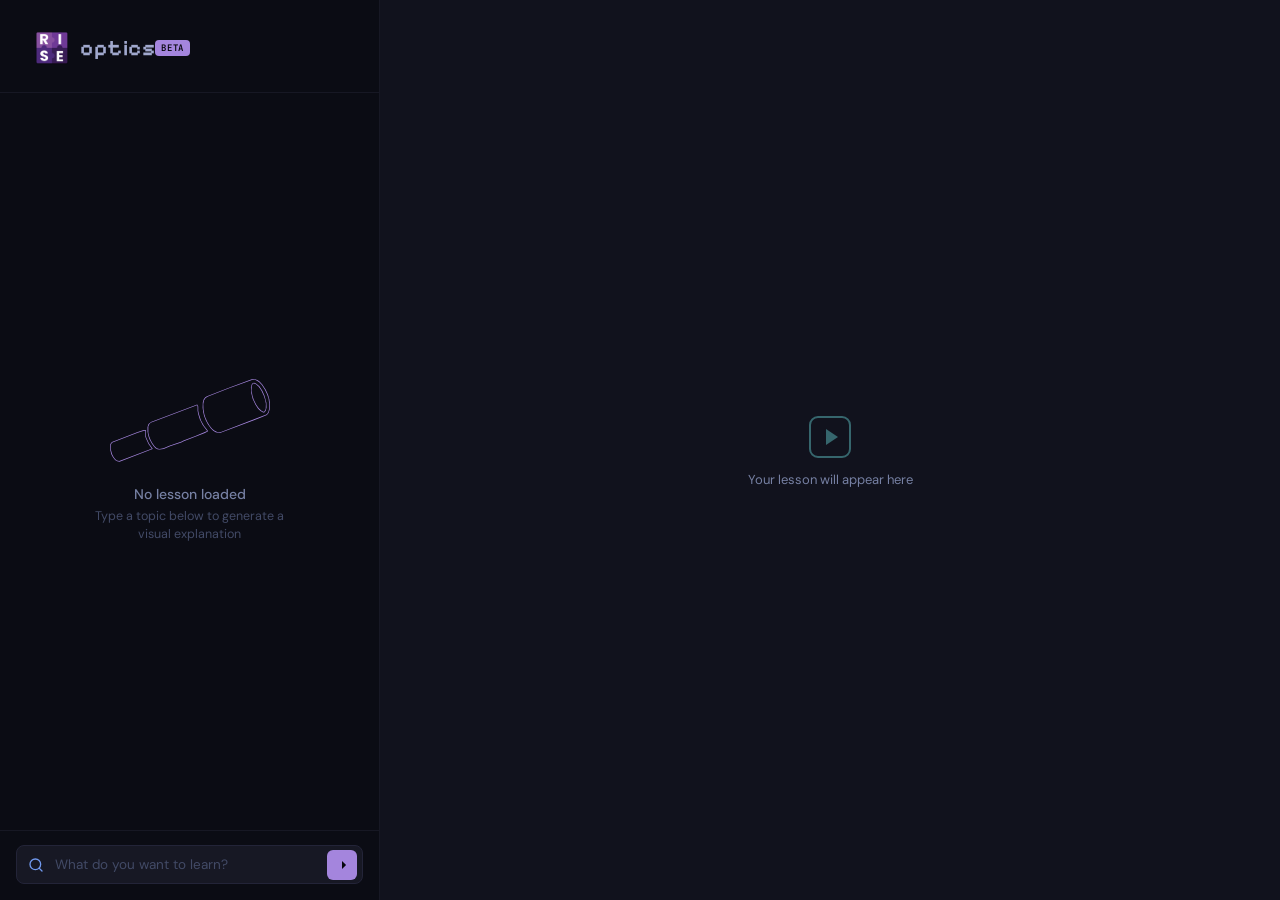
==== commit b5874f95: "Update index.html" ====
--- a/frontend/index.html
+++ b/frontend/index.html
@@ -4,6 +4,8 @@
         <meta charset="UTF-8" />
         <meta name="viewport" content="width=device-width, initial-scale=1.0" />
         <title>Optics</title>
+        <link rel="icon" href="public/Sticker.svg" type="image/svg+xml" sizes="any" />
+        <link rel="apple-touch-icon" href="public/Sticker.svg" />
         <link rel="preconnect" href="https://fonts.googleapis.com" />
         <link rel="preconnect" href="https://fonts.gstatic.com" crossorigin />
         <link
--- a/frontend/styles.css
+++ b/frontend/styles.css
@@ -148,12 +148,7 @@
     align-items: center;
     justify-content: center;
     cursor: pointer;
-    opacity: 0;
-    transition: opacity 0.15s;
-}
-
-.search-box input:not(:placeholder-shown) ~ .search-submit {
-    opacity: 1;
+    transition: background 0.15s;
 }
 
 .search-submit:hover {
@@ -172,8 +167,45 @@
     padding: 8px;
     display: flex;
     flex-direction: column;
+    position: relative;
     scrollbar-width: thin;
     scrollbar-color: var(--surface1) transparent;
+}
+
+.loading-topic {
+    position: absolute;
+    top: 8px;
+    left: 8px;
+    right: 8px;
+    animation: topic-enter 0.9s cubic-bezier(0.2, 0.8, 0.2, 1);
+}
+
+@keyframes topic-enter {
+    0% {
+        opacity: 0;
+        transform: translateY(-16px);
+        color: var(--mauve);
+    }
+    40% {
+        opacity: 1;
+        color: var(--mauve);
+    }
+    100% {
+        opacity: 1;
+        transform: translateY(0);
+        color: var(--overlay0);
+    }
+}
+
+@keyframes loading-enter {
+    0% {
+        opacity: 0;
+        transform: translateY(12px);
+    }
+    100% {
+        opacity: 1;
+        transform: translateY(0);
+    }
 }
 
 .steps-list {
@@ -216,6 +248,23 @@
     width: 20px;
     height: 20px;
     color: var(--overlay0);
+}
+
+.error-state .empty-icon {
+    background: transparent;
+    border: 1px solid var(--flamingo);
+}
+
+.error-state .empty-icon svg {
+    color: var(--flamingo);
+}
+
+.error-state h3 {
+    color: var(--flamingo);
+}
+
+.error-state p {
+    color: var(--maroon);
 }
 
 .empty-logo {
@@ -330,7 +379,24 @@
     flex-direction: column;
     align-items: center;
     justify-content: center;
-    gap: 18px;
+    padding: 40px 24px;
+    animation: loading-enter 0.8s cubic-bezier(0.2, 0.8, 0.2, 1);
+}
+
+.loading-title {
+    font-size: 14px;
+    font-weight: 500;
+    color: var(--subtext0);
+    margin-top: 18px;
+    margin-bottom: 4px;
+}
+
+.loading-subtitle {
+    font-size: 12.5px;
+    color: var(--overlay0);
+    line-height: 1.5;
+    max-width: 220px;
+    text-align: center;
 }
 
 .loading-logo {
@@ -397,6 +463,7 @@
     max-height: 100%;
     border-radius: 8px;
     background: var(--crust);
+    cursor: pointer;
 }
 
 .video-placeholder {
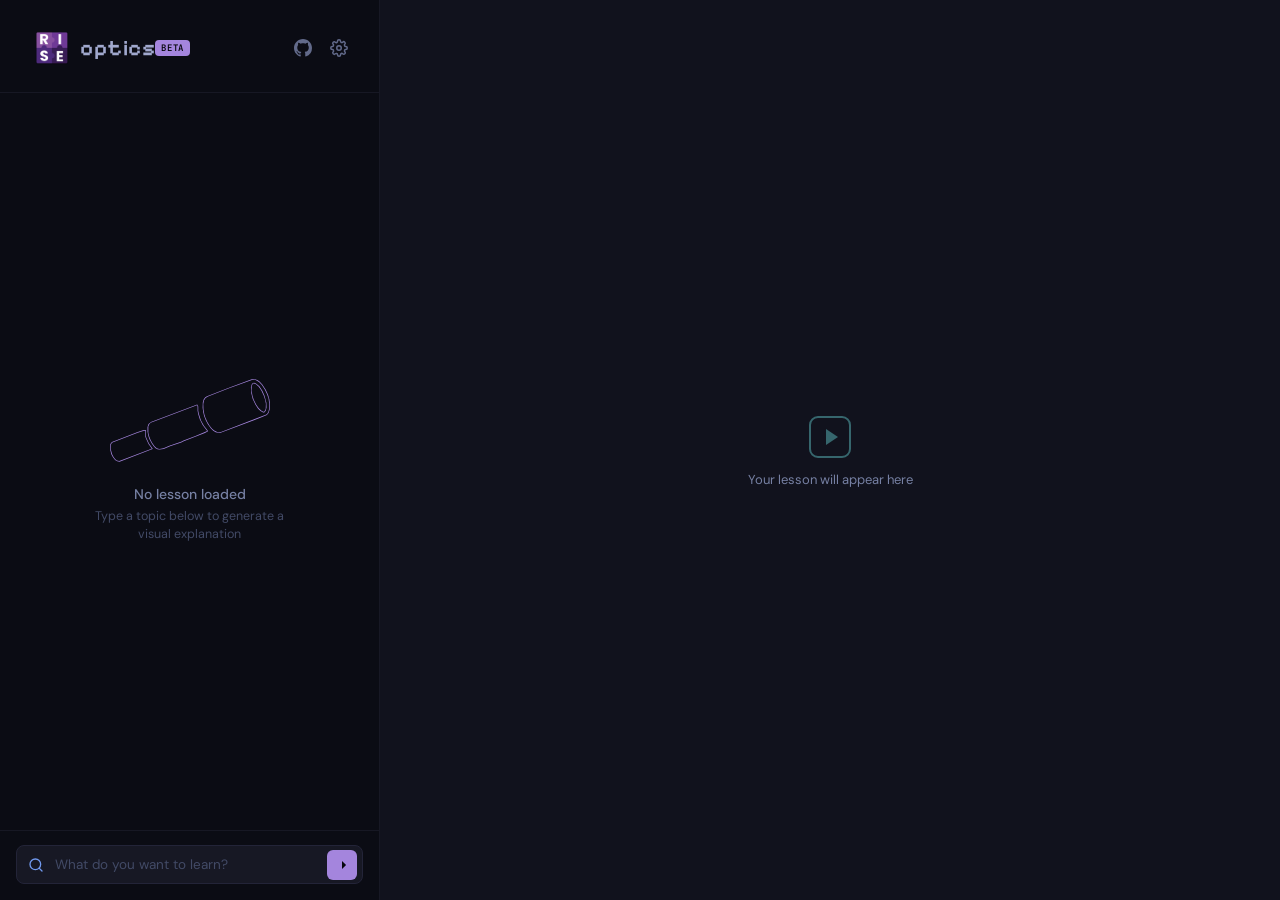
==== commit d12fa07d: "light mode" ====
--- a/frontend/index.html
+++ b/frontend/index.html
@@ -4,8 +4,8 @@
         <meta charset="UTF-8" />
         <meta name="viewport" content="width=device-width, initial-scale=1.0" />
         <title>Optics</title>
-        <link rel="icon" href="public/Sticker.svg" type="image/svg+xml" sizes="any" />
-        <link rel="apple-touch-icon" href="public/Sticker.svg" />
+        <link rel="icon" href="public/favicon.ico" type="image/x-icon" />
+        <link rel="apple-touch-icon" href="public/favicon.ico" />
         <link rel="preconnect" href="https://fonts.googleapis.com" />
         <link rel="preconnect" href="https://fonts.gstatic.com" crossorigin />
         <link
@@ -22,6 +22,47 @@
                     <img src="public/Sticker.svg" alt="RISE" class="logo-img" />
                     <span class="logo-text">optics</span>
                     <span class="beta-tag">BETA</span>
+                    <div class="header-actions">
+                        <a href="https://github.com/risestem/project-optics" target="_blank" rel="noopener noreferrer" class="header-btn" title="GitHub">
+                            <svg viewBox="0 0 24 24" fill="currentColor" width="20" height="20">
+                                <path d="M12 0C5.37 0 0 5.37 0 12c0 5.31 3.435 9.795 8.205 11.385.6.105.825-.255.825-.57 0-.285-.015-1.23-.015-2.235-3.015.555-3.795-.735-4.035-1.41-.135-.345-.72-1.41-1.23-1.695-.42-.225-1.02-.78-.015-.795.945-.015 1.62.87 1.845 1.23 1.08 1.815 2.805 1.305 3.495.99.105-.78.42-1.305.765-1.605-2.67-.3-5.46-1.335-5.46-5.925 0-1.305.465-2.385 1.23-3.225-.12-.3-.54-1.53.12-3.18 0 0 1.005-.315 3.3 1.23.96-.27 1.98-.405 3-.405s2.04.135 3 .405c2.295-1.56 3.3-1.23 3.3-1.23.66 1.65.24 2.88.12 3.18.765.84 1.23 1.905 1.23 3.225 0 4.605-2.805 5.625-5.475 5.925.435.375.81 1.095.81 2.22 0 1.605-.015 2.895-.015 3.3 0 .315.225.69.825.57A12.02 12.02 0 0024 12c0-6.63-5.37-12-12-12z"/>
+                            </svg>
+                        </a>
+                        <div class="settings-wrapper">
+                            <button class="header-btn" id="settingsBtn" title="Settings">
+                                <svg viewBox="0 0 24 24" fill="none" stroke="currentColor" stroke-width="2" stroke-linecap="round" stroke-linejoin="round" width="20" height="20">
+                                    <circle cx="12" cy="12" r="3"/>
+                                    <path d="M19.4 15a1.65 1.65 0 00.33 1.82l.06.06a2 2 0 010 2.83 2 2 0 01-2.83 0l-.06-.06a1.65 1.65 0 00-1.82-.33 1.65 1.65 0 00-1 1.51V21a2 2 0 01-4 0v-.09A1.65 1.65 0 009 19.4a1.65 1.65 0 00-1.82.33l-.06.06a2 2 0 01-2.83-2.83l.06-.06A1.65 1.65 0 004.68 15a1.65 1.65 0 00-1.51-1H3a2 2 0 010-4h.09A1.65 1.65 0 004.6 9a1.65 1.65 0 00-.33-1.82l-.06-.06a2 2 0 012.83-2.83l.06.06A1.65 1.65 0 009 4.68a1.65 1.65 0 001-1.51V3a2 2 0 014 0v.09a1.65 1.65 0 001 1.51 1.65 1.65 0 001.82-.33l.06-.06a2 2 0 012.83 2.83l-.06.06A1.65 1.65 0 0019.4 9a1.65 1.65 0 001.51 1H21a2 2 0 010 4h-.09a1.65 1.65 0 00-1.51 1z"/>
+                                </svg>
+                            </button>
+                            <div class="settings-dropdown" id="settingsDropdown">
+                                <div class="settings-dropdown-content">
+                                    <div class="settings-item">
+                                        <span class="settings-item-label">Appearance</span>
+                                        <button class="theme-toggle" id="themeToggle" aria-label="Toggle light mode">
+                                            <div class="theme-toggle-track">
+                                                <svg class="theme-icon sun-icon" viewBox="0 0 24 24" fill="none" stroke="currentColor" stroke-width="2" stroke-linecap="round">
+                                                    <circle cx="12" cy="12" r="5"/>
+                                                    <line x1="12" y1="1" x2="12" y2="3"/>
+                                                    <line x1="12" y1="21" x2="12" y2="23"/>
+                                                    <line x1="4.22" y1="4.22" x2="5.64" y2="5.64"/>
+                                                    <line x1="18.36" y1="18.36" x2="19.78" y2="19.78"/>
+                                                    <line x1="1" y1="12" x2="3" y2="12"/>
+                                                    <line x1="21" y1="12" x2="23" y2="12"/>
+                                                    <line x1="4.22" y1="19.78" x2="5.64" y2="18.36"/>
+                                                    <line x1="18.36" y1="5.64" x2="19.78" y2="4.22"/>
+                                                </svg>
+                                                <svg class="theme-icon moon-icon" viewBox="0 0 24 24" fill="none" stroke="currentColor" stroke-width="2" stroke-linecap="round">
+                                                    <path d="M21 12.79A9 9 0 1111.21 3 7 7 0 0021 12.79z"/>
+                                                </svg>
+                                                <div class="theme-toggle-thumb"></div>
+                                            </div>
+                                        </button>
+                                    </div>
+                                </div>
+                            </div>
+                        </div>
+                    </div>
                 </div>
             </div>
 
--- a/frontend/styles.css
+++ b/frontend/styles.css
@@ -28,6 +28,51 @@
     --crust: #06070c;
 }
 
+[data-theme="light"] {
+    /* Tokyo Night Light */
+    --rosewater: #f5e0dc;
+    --flamingo: #d63e6c;
+    --pink: #b946a8;
+    --mauve: #7847bd;
+    --red: #c0302e;
+    --maroon: #b4434e;
+    --peach: #b15c00;
+    --yellow: #8f6a18;
+    --green: #4e7a2d;
+    --teal: #118c8e;
+    --sky: #118c8e;
+    --sapphire: #3660c1;
+    --blue: #3660c1;
+    --lavender: #9266d0;
+    --text: #1a1e33;
+    --subtext1: #2e3450;
+    --subtext0: #434968;
+    --overlay2: #6a7194;
+    --overlay1: #8189aa;
+    --overlay0: #959dbd;
+    --surface2: #c4c8dd;
+    --surface1: #d8dbed;
+    --surface0: #e4e7f4;
+    --base: #d5d6db;
+    --mantle: #e9eaf0;
+    --crust: #f0f1f5;
+}
+
+[data-theme="light"] .search-box input {
+    background: #fff;
+    border-color: var(--surface2);
+    box-shadow: 0 1px 3px rgba(0, 0, 0, 0.08);
+}
+
+[data-theme="light"] .search-box input:focus {
+    border-color: var(--mauve);
+    box-shadow: 0 0 0 3px rgba(120, 71, 189, 0.12);
+}
+
+[data-theme="light"] .settings-dropdown {
+    box-shadow: 0 8px 24px rgba(0, 0, 0, 0.12);
+}
+
 * {
     margin: 0;
     padding: 0;
@@ -41,6 +86,12 @@
     height: 100vh;
     overflow: hidden;
     display: flex;
+}
+
+/* Only animate theme transitions while switching — removed after to avoid perf hit */
+body.theme-transitioning,
+body.theme-transitioning *:not(svg *) {
+    transition: background-color 0.4s ease, color 0.4s ease, border-color 0.4s ease, box-shadow 0.4s ease;
 }
 
 .sidebar {
@@ -97,6 +148,173 @@
     border-radius: 4px;
     background: var(--mauve);
     color: var(--crust);
+}
+
+.header-actions {
+    display: flex;
+    align-items: center;
+    gap: 4px;
+    margin-left: auto;
+}
+
+.header-btn {
+    display: flex;
+    align-items: center;
+    justify-content: center;
+    width: 32px;
+    height: 32px;
+    border: none;
+    border-radius: 8px;
+    background: transparent;
+    color: var(--overlay2);
+    cursor: pointer;
+    transition: background 0.15s, color 0.15s;
+    text-decoration: none;
+}
+
+.header-btn:hover {
+    background: var(--surface1);
+    color: var(--text);
+}
+
+.header-btn svg {
+    width: 18px;
+    height: 18px;
+}
+
+/* Settings wrapper for positioning dropdown */
+.settings-wrapper {
+    position: relative;
+}
+
+/* Cog spin */
+#settingsBtn svg {
+    transition: transform 0.4s cubic-bezier(0.34, 1.56, 0.64, 1);
+}
+
+#settingsBtn.active svg {
+    transform: rotate(120deg);
+}
+
+#settingsBtn.active {
+    background: var(--surface1);
+    color: var(--text);
+}
+
+/* Settings dropdown */
+.settings-dropdown {
+    position: absolute;
+    top: calc(100% + 8px);
+    right: 0;
+    width: 220px;
+    background: var(--surface0);
+    border: 1px solid var(--surface2);
+    border-radius: 12px;
+    box-shadow: 0 8px 24px rgba(0, 0, 0, 0.35);
+    opacity: 0;
+    transform: translateY(-8px) scale(0.95);
+    transform-origin: top right;
+    pointer-events: none;
+    transition: opacity 0.3s cubic-bezier(0.34, 1.56, 0.64, 1),
+                transform 0.3s cubic-bezier(0.34, 1.56, 0.64, 1);
+    z-index: 100;
+}
+
+.settings-dropdown.open {
+    opacity: 1;
+    transform: translateY(0) scale(1);
+    pointer-events: auto;
+}
+
+.settings-dropdown-content {
+    padding: 8px;
+}
+
+/* Settings menu item */
+.settings-item {
+    display: flex;
+    align-items: center;
+    justify-content: space-between;
+    padding: 8px 10px;
+    border-radius: 8px;
+}
+
+.settings-item-label {
+    font-size: 13px;
+    font-weight: 500;
+    color: var(--text);
+}
+
+/* Sun/Moon toggle switch */
+.theme-toggle {
+    background: none;
+    border: none;
+    padding: 0;
+    cursor: pointer;
+}
+
+.theme-toggle-track {
+    position: relative;
+    width: 52px;
+    height: 28px;
+    background: var(--surface2);
+    border-radius: 14px;
+    transition: background 0.3s ease;
+    display: flex;
+    align-items: center;
+    justify-content: space-between;
+    padding: 0 6px;
+}
+
+.theme-toggle-thumb {
+    position: absolute;
+    top: 3px;
+    left: 3px;
+    width: 22px;
+    height: 22px;
+    background: var(--mantle);
+    border-radius: 50%;
+    transition: transform 0.35s cubic-bezier(0.34, 1.56, 0.64, 1);
+    z-index: 2;
+}
+
+.theme-toggle.active .theme-toggle-track {
+    background: var(--yellow);
+}
+
+.theme-toggle.active .theme-toggle-thumb {
+    transform: translateX(24px);
+    background: #fff;
+}
+
+.theme-icon {
+    width: 14px;
+    height: 14px;
+    position: relative;
+    z-index: 1;
+    transition: opacity 0.25s ease, transform 0.35s cubic-bezier(0.34, 1.56, 0.64, 1);
+}
+
+.sun-icon {
+    color: var(--overlay2);
+    opacity: 0.5;
+    transform: rotate(-30deg) scale(0.8);
+}
+
+.moon-icon {
+    color: var(--overlay2);
+    opacity: 1;
+}
+
+.theme-toggle.active .sun-icon {
+    color: var(--mantle);
+    opacity: 1;
+    transform: rotate(0deg) scale(1);
+}
+
+.theme-toggle.active .moon-icon {
+    opacity: 0;
+    transform: rotate(30deg) scale(0.8);
 }
 
 .search-box {
